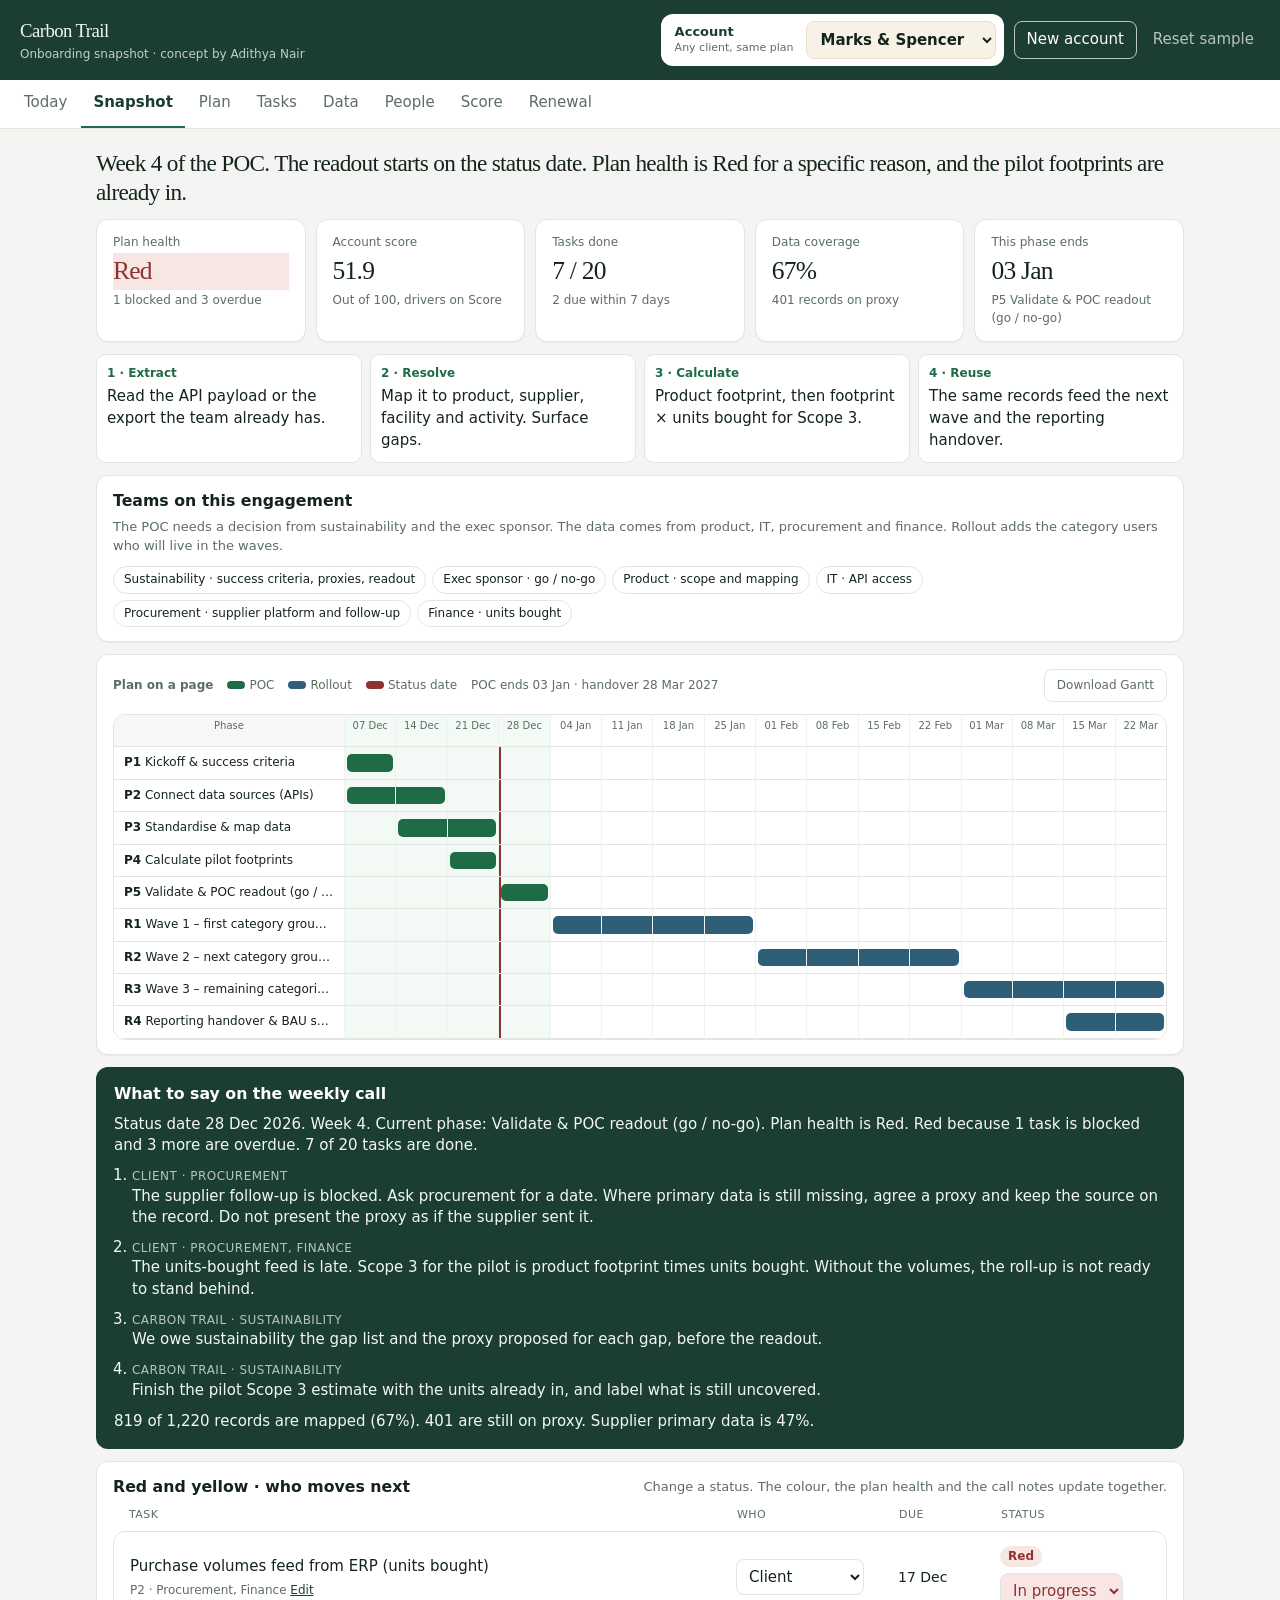
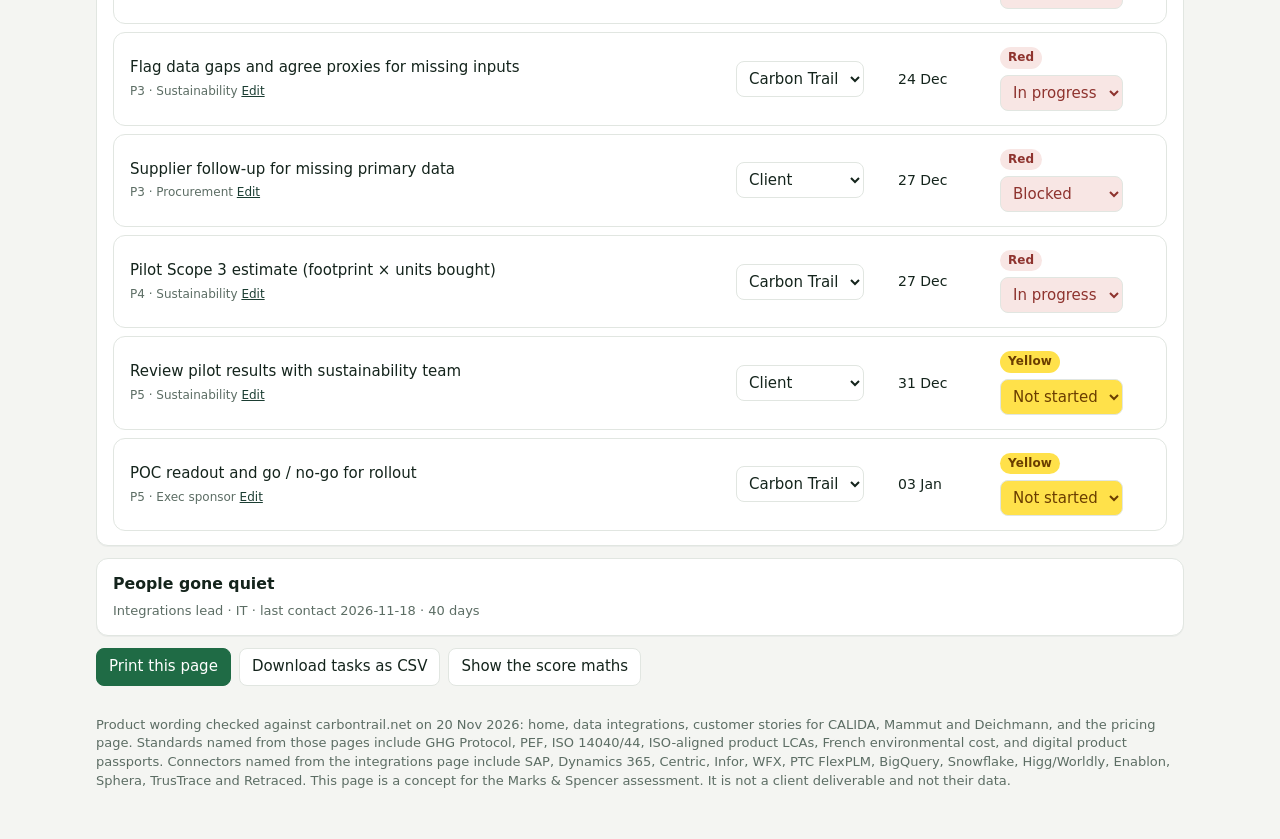
==== cs-workspace/index.html @ e4796e9f "Add a client-facing Carbon Trail onboarding snapshot, separate from the v1 tracker. Co-authored-by: " ====
<!DOCTYPE html>
<html lang="en">
<head>
<meta charset="utf-8">
<meta name="viewport" content="width=device-width, initial-scale=1">
<title>Onboarding snapshot · Carbon Trail concept</title>
<link rel="stylesheet" href="styles.css?v=5">
</head>
<body>
<header class="top no-print">
  <div class="brand">
    <span class="mark">Carbon Trail</span>
    <span class="brand-sub">Onboarding snapshot · concept by Adithya Nair</span>
  </div>
  <div class="top-actions">
    <label class="client-pick">
      <span class="client-copy">
        <span class="client-kicker">Account</span>
        <span class="client-hint">Any client, same plan</span>
      </span>
      <select id="clientSel" aria-label="Account"></select>
    </label>
    <button type="button" class="btn add" id="newBtn">New account</button>
    <button type="button" class="btn quiet" id="resetBtn">Reset sample</button>
  </div>
</header>
<nav class="nav no-print" id="nav"></nav>
<main id="app"></main>
<div class="modal no-print" id="modal" hidden>
  <form class="card modal-card" id="newForm">
    <h2>New account</h2>
    <p class="note">Starts from the same phases and tasks. Nothing is marked done. Label it as illustrative if you show it.</p>
    <label>Account name
      <input id="newName" required placeholder="Fictional brand name">
    </label>
    <div class="row-actions">
      <button type="button" class="btn" id="cancelNew">Cancel</button>
      <button type="submit" class="btn primary">Create</button>
    </div>
  </form>
</div>
<script src="app.js?v=5"></script>
</body>
</html>
---- cs-workspace/styles.css ----
:root {
  --ink: #14241c;
  --muted: #5c6d64;
  --line: #e1e6e1;
  --paper: #f4f5f2;
  --card: #fff;
  --forest: #1b3d32;
  --leaf: #1f6b45;
  --moss: #e7f2eb;
  --sand: #f7f1e6;
  --sand-line: #eadfca;
  --red: #8e332e;
  --red-bg: #f8e6e4;
  --amber: #6a3d00;
  --amber-bg: #ffe14a;
  --green: #1d6b3c;
  --green-bg: #e5f4ea;
  --done: #4d5960;
  --done-bg: #e8ecee;
  --roll: #2f5f78;
  --shadow: 0 1px 0 rgba(20, 36, 28, 0.04);
  font-family: "Segoe UI", system-ui, sans-serif;
  color: var(--ink);
  background: var(--paper);
  font-size: 15px;
  line-height: 1.45;
}
* { box-sizing: border-box; }
body { margin: 0; }
button, input, select, textarea { font: inherit; color: inherit; }
h1, h2, h3, p { margin: 0; }
h1 { font-family: Georgia, "Iowan Old Style", Palatino, serif; font-weight: 500; letter-spacing: -0.03em; }
h2 { font-size: 1.05rem; font-weight: 650; }
h3 { font-size: 0.92rem; font-weight: 650; }

.top {
  background: var(--forest);
  color: #f4f7f4;
  padding: 14px 20px;
  display: flex;
  justify-content: space-between;
  gap: 16px;
  align-items: center;
  flex-wrap: wrap;
}
.mark { font-family: Georgia, Palatino, serif; font-size: 1.25rem; letter-spacing: -0.03em; }
.brand { display: flex; flex-direction: column; gap: 2px; }
.brand-sub { font-size: 12px; opacity: 0.78; }
.top-actions, .row-actions, .filters { display: flex; gap: 8px; align-items: center; flex-wrap: wrap; }
.top-actions { gap: 10px; }
.client-pick {
  display: flex;
  flex-direction: row;
  align-items: center;
  gap: 12px;
  margin: 0;
  padding: 6px 8px 6px 14px;
  background: #fff;
  color: var(--ink);
  border-radius: 12px;
  min-height: 52px;
}
.client-copy { display: flex; flex-direction: column; line-height: 1.15; gap: 2px; }
.client-kicker { font-size: 13px; font-weight: 700; color: var(--forest); }
.client-hint { font-size: 11px; font-weight: 500; color: var(--muted); white-space: nowrap; }
.client-pick select {
  font-size: 15px;
  font-weight: 650;
  min-width: 190px;
  background: var(--sand);
  color: var(--ink);
  border: 1px solid var(--sand-line);
  border-radius: 8px;
  padding: 8px 10px;
}
.top .btn.add {
  background: transparent;
  color: #fff;
  border: 1px solid rgba(255, 255, 255, 0.7);
  align-self: center;
}
.top .btn.quiet {
  background: transparent;
  color: rgba(244, 247, 244, 0.72);
  border: 0;
  padding: 7px 6px;
  align-self: center;
}
.nav {
  display: flex;
  gap: 2px;
  padding: 0 12px;
  background: #fff;
  border-bottom: 1px solid var(--line);
  overflow-x: auto;
  position: sticky;
  top: 0;
  z-index: 5;
}
.nav button {
  border: 0;
  background: none;
  padding: 12px 12px;
  color: var(--muted);
  border-bottom: 2px solid transparent;
  cursor: pointer;
  white-space: nowrap;
}
.nav button.on { color: var(--forest); border-color: var(--leaf); font-weight: 650; }
main { max-width: 1120px; margin: 0 auto; padding: 20px 16px 48px; }
.card {
  background: var(--card);
  border: 1px solid var(--line);
  border-radius: 12px;
  padding: 14px 16px;
  box-shadow: var(--shadow);
}
.stack { display: grid; gap: 12px; }
.kpis { display: grid; grid-template-columns: repeat(auto-fit, minmax(150px, 1fr)); gap: 10px; }
.kpi .l { color: var(--muted); font-size: 12px; }
.kpi .v { font-family: Georgia, Palatino, serif; font-size: 1.7rem; margin-top: 2px; letter-spacing: -0.03em; }
.kpi .s { color: var(--muted); font-size: 12px; margin-top: 2px; }
.pill {
  display: inline-block;
  padding: 2px 8px;
  border-radius: 999px;
  font-size: 12px;
  font-weight: 700;
  letter-spacing: 0.01em;
}
.Red { background: var(--red-bg); color: var(--red); }
.Amber { background: #ffe14a; color: #6a3d00; }
.kpi .v.Red { color: var(--red); }
.kpi .v.Amber { color: #8a5a00; background: transparent; }
.kpi .v.Green { color: var(--green); background: transparent; }
.Green { background: var(--green-bg); color: var(--green); }
.Done { background: var(--done-bg); color: var(--done); }
.banner {
  background: var(--sand);
  border: 1px solid var(--sand-line);
  border-radius: 12px;
  padding: 10px 14px;
  font-size: 13px;
}
ul.clean { margin: 0; padding-left: 18px; }
ul.clean li { margin: 4px 0; }
.note { color: var(--muted); font-size: 13px; }
.lede {
  font-family: Georgia, Palatino, serif;
  font-size: 1.55rem;
  line-height: 1.25;
  letter-spacing: -0.03em;
  font-weight: 500;
}
.say {
  background: var(--forest);
  color: #f3f7f4;
  border-radius: 12px;
  padding: 16px 18px;
}
.say h2 { color: #fff; margin-bottom: 8px; }
.say ol { margin: 0; padding-left: 18px; }
.say li { margin: 8px 0; }
.say .who { display: block; font-size: 12px; letter-spacing: 0.04em; text-transform: uppercase; opacity: 0.72; }
.scroll { overflow-x: auto; border: 1px solid var(--line); border-radius: 12px; background: #fff; }
table { width: 100%; border-collapse: collapse; font-size: 13.5px; }
th, td { text-align: left; padding: 8px 10px; border-bottom: 1px solid var(--line); vertical-align: top; }
th { font-size: 11px; letter-spacing: 0.04em; text-transform: uppercase; color: var(--muted); background: #fafbfa; position: sticky; top: 0; }
.gantt { display: grid; font-size: 12px; min-width: 760px; }
.gantt .lbl, .gantt .wk { border-bottom: 1px solid var(--line); }
.gantt .lbl {
  padding: 7px 10px;
  background: #fff;
  position: sticky;
  left: 0;
  z-index: 1;
  white-space: nowrap;
  overflow: hidden;
  text-overflow: ellipsis;
}
.gantt .hd { background: #f7f8f6; color: var(--muted); text-align: center; font-size: 10px; padding: 4px 0; }
.gantt .wk { position: relative; background: #fff; min-height: 32px; border-left: 1px solid #f0f2f0; }
.gantt .wk.pocband { background: #f3faf6; }
.bar { position: absolute; top: 7px; bottom: 7px; left: 0; right: 0; }
.bar.poc { background: var(--leaf); }
.bar.roll { background: var(--roll); }
.bar.s { border-radius: 5px 0 0 5px; margin-left: 2px; }
.bar.e { border-radius: 0 5px 5px 0; margin-right: 2px; }
.bar.s.e { border-radius: 5px; }
.today {
  position: absolute; top: 0; bottom: 0; width: 2px; background: var(--red); z-index: 2;
}
.legend { display: flex; gap: 14px; align-items: center; flex-wrap: wrap; font-size: 12px; color: var(--muted); }
.legend .btn { margin-left: auto; }
.swatch { width: 18px; height: 8px; border-radius: 4px; display: inline-block; margin-right: 4px; }
.form { display: grid; grid-template-columns: repeat(auto-fit, minmax(160px, 1fr)); gap: 10px; }
label { display: flex; flex-direction: column; gap: 4px; font-size: 12px; color: var(--muted); }
label.client-pick { flex-direction: row; align-items: center; color: var(--ink); font-size: 15px; }
input, select, textarea {
  border: 1px solid var(--line);
  border-radius: 8px;
  padding: 7px 8px;
  background: #fff;
}
textarea { min-height: 64px; }
input.input { background: #fbf8ee; }
.btn {
  border: 1px solid var(--line);
  background: #fff;
  border-radius: 8px;
  padding: 7px 12px;
  cursor: pointer;
}
.btn.primary { background: var(--leaf); border-color: var(--leaf); color: #fff; }
.btn.danger { color: var(--red); border-color: #e4bdbb; background: #fff; font-weight: 650; }
.Yellow { background: #ffe14a; color: #6a3d00; }
.kpi .v.Yellow { color: #8a5a00; background: transparent; }
select.Yellow { background: #ffe14a; color: #6a3d00; }
select.Red { background: var(--red-bg); color: var(--red); }
select.Green { background: var(--green-bg); color: var(--green); }
select.Done { background: var(--done-bg); color: var(--done); }
.task-list { display: flex; flex-direction: column; gap: 8px; }
.task-head, .task-row {
  display: grid;
  grid-template-columns: 1.6fr 150px 90px 150px;
  gap: 12px;
  align-items: center;
}
.task-head { color: var(--muted); font-size: 11px; letter-spacing: 0.04em; text-transform: uppercase; padding: 0 16px; }
.task-row { background: #fff; border: 1px solid var(--line); border-radius: 12px; padding: 14px 16px; }
.task-name { font-size: 15px; }
.task-meta { color: var(--muted); font-size: 12px; margin-top: 4px; }
.task-due { font-size: 14px; }
.task-edit { display: flex; flex-wrap: wrap; gap: 8px; margin-top: 8px; }
.text-btn { border: 0; background: none; color: var(--forest); cursor: pointer; padding: 0; font-size: 12px; text-decoration: underline; }
.status-chip { display: flex; flex-direction: column; gap: 6px; align-items: flex-start; }
.btn.ghost { background: transparent; }
.cov { height: 8px; background: #e6ece8; border-radius: 99px; overflow: hidden; min-width: 72px; }
.cov i { display: block; height: 100%; background: var(--leaf); }
.parts { display: grid; gap: 8px; }
.part { display: grid; grid-template-columns: 1.1fr 0.5fr 0.6fr; gap: 8px; align-items: start; padding: 8px 0; border-bottom: 1px solid var(--line); }
.part .pts { font-family: Georgia, Palatino, serif; font-size: 1.3rem; }
.account {
  display: grid;
  grid-template-columns: 1.4fr 0.8fr 1.2fr auto;
  gap: 12px;
  align-items: center;
  width: 100%;
  text-align: left;
  cursor: pointer;
}
.account:hover { border-color: #c9d5cc; }
.tag { font-size: 11px; letter-spacing: 0.06em; text-transform: uppercase; color: var(--muted); }
.modal { position: fixed; inset: 0; background: rgba(16, 28, 22, 0.45); display: flex; align-items: center; justify-content: center; padding: 16px; z-index: 20; }
.modal[hidden] { display: none !important; }
.modal-card { max-width: 420px; width: 100%; }
.steps { display: grid; grid-template-columns: repeat(4, 1fr); gap: 8px; }
.step { background: #fff; border: 1px solid var(--line); border-radius: 10px; padding: 10px; }
.step b { display: block; font-size: 12px; color: var(--leaf); margin-bottom: 4px; }
.teams { display: flex; flex-wrap: wrap; gap: 6px; }
.team {
  border: 1px solid var(--line);
  border-radius: 999px;
  padding: 4px 10px;
  font-size: 12px;
  background: #fff;
}
footer.sources { margin-top: 18px; }
@media (max-width: 800px) {
  .top-actions { width: 100%; }
  .client-pick { flex: 1 1 260px; }
  .client-pick select { min-width: 0; flex: 1; }
  .steps, .account, .part { grid-template-columns: 1fr; }
  .lede { font-size: 1.3rem; }
  main { padding: 14px 12px 36px; }
}
@media print {
  .no-print { display: none !important; }
  body { background: #fff; }
  main { max-width: none; padding: 0; }
  .card, .say { break-inside: avoid; }
  .say { -webkit-print-color-adjust: exact; print-color-adjust: exact; }
}
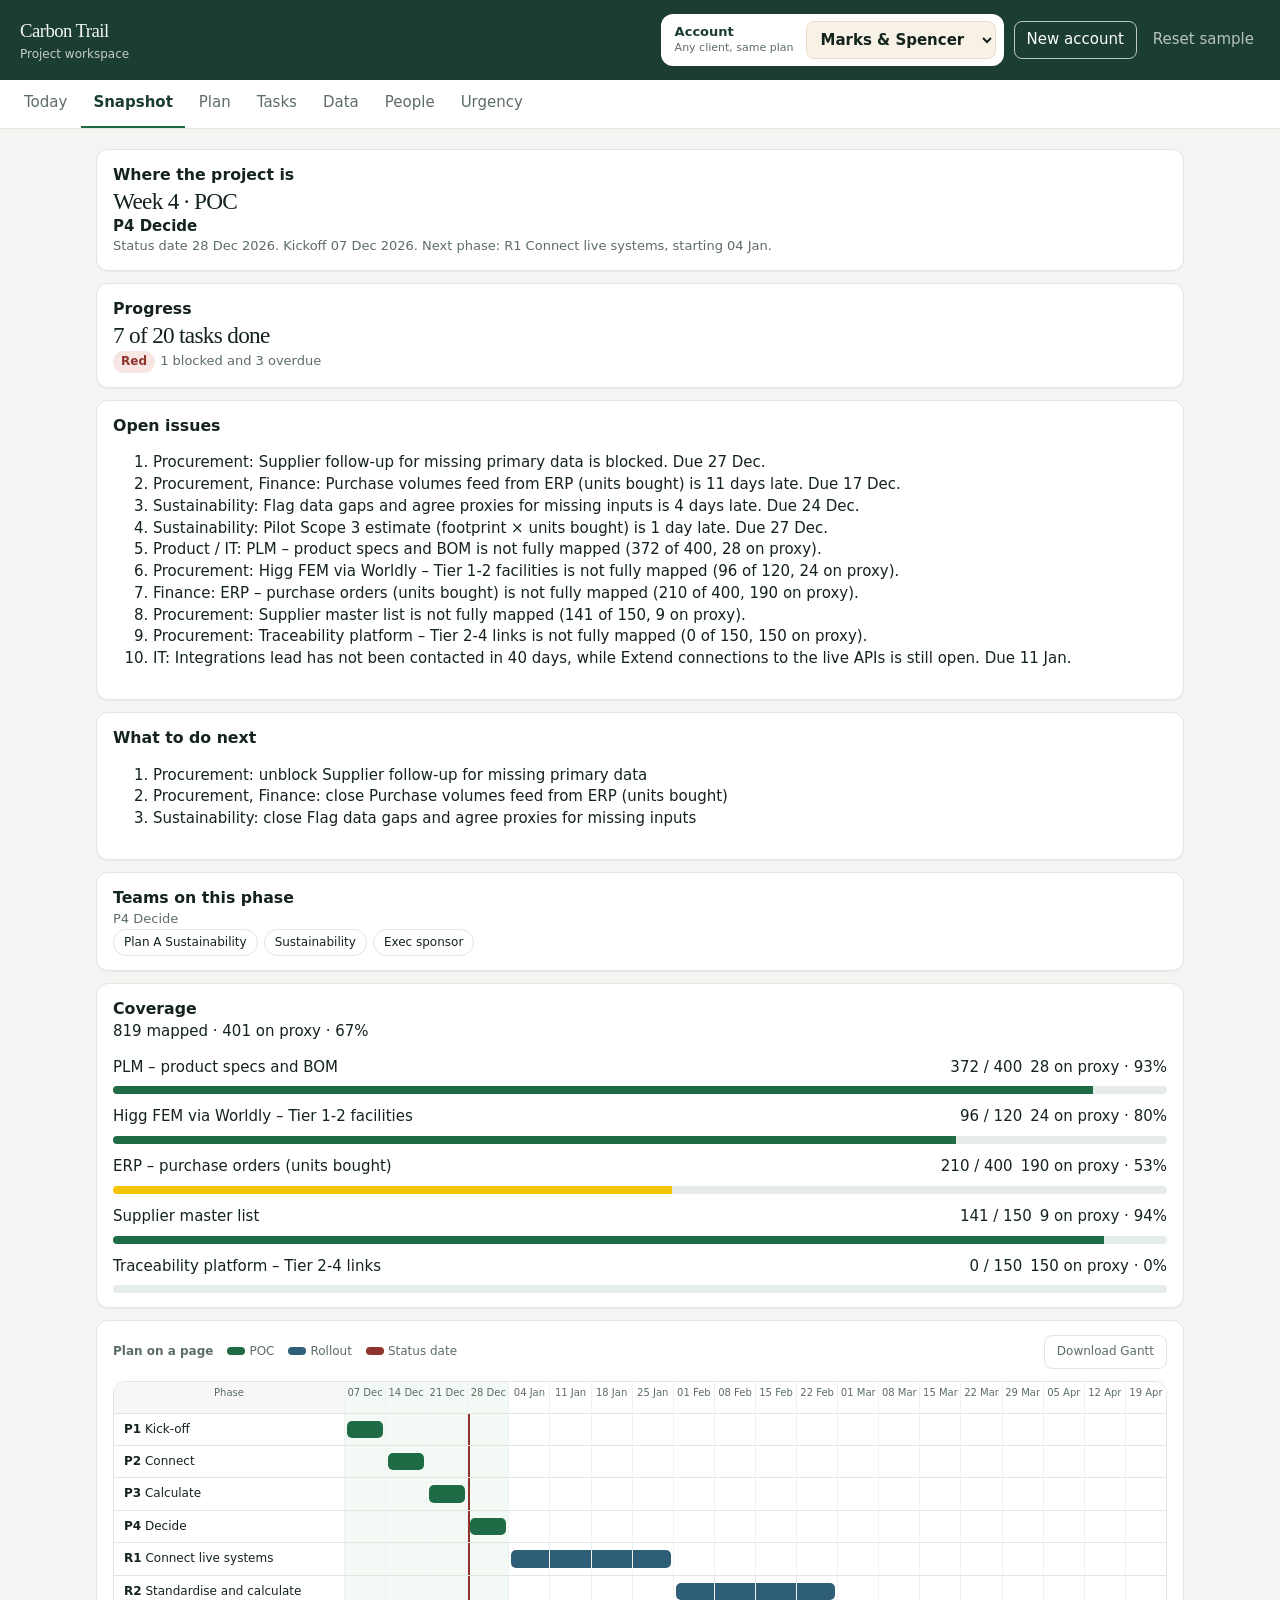
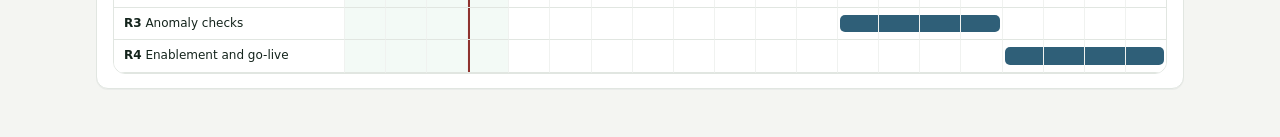
==== commit 906d9300: "Make the snapshot follow the live plan. Co-authored-by: Cursor <cursoragent@cursor.com>" ====
--- a/cs-workspace/index.html
+++ b/cs-workspace/index.html
@@ -3,14 +3,14 @@
 <head>
 <meta charset="utf-8">
 <meta name="viewport" content="width=device-width, initial-scale=1">
-<title>Onboarding snapshot · Carbon Trail concept</title>
-<link rel="stylesheet" href="styles.css?v=5">
+<title>Project workspace · Carbon Trail</title>
+  <link rel="stylesheet" href="styles.css?v=13">
 </head>
 <body>
 <header class="top no-print">
   <div class="brand">
     <span class="mark">Carbon Trail</span>
-    <span class="brand-sub">Onboarding snapshot · concept by Adithya Nair</span>
+    <span class="brand-sub">Project workspace</span>
   </div>
   <div class="top-actions">
     <label class="client-pick">
@@ -39,6 +39,6 @@
     </div>
   </form>
 </div>
-<script src="app.js?v=5"></script>
+  <script src="app.js?v=13"></script>
 </body>
 </html>
--- a/cs-workspace/styles.css
+++ b/cs-workspace/styles.css
@@ -11,8 +11,6 @@
   --sand-line: #eadfca;
   --red: #8e332e;
   --red-bg: #f8e6e4;
-  --amber: #6a3d00;
-  --amber-bg: #ffe14a;
   --green: #1d6b3c;
   --green-bg: #e5f4ea;
   --done: #4d5960;
@@ -129,9 +127,7 @@
   letter-spacing: 0.01em;
 }
 .Red { background: var(--red-bg); color: var(--red); }
-.Amber { background: #ffe14a; color: #6a3d00; }
 .kpi .v.Red { color: var(--red); }
-.kpi .v.Amber { color: #8a5a00; background: transparent; }
 .kpi .v.Green { color: var(--green); background: transparent; }
 .Green { background: var(--green-bg); color: var(--green); }
 .Done { background: var(--done-bg); color: var(--done); }
@@ -213,27 +209,66 @@
 }
 .btn.primary { background: var(--leaf); border-color: var(--leaf); color: #fff; }
 .btn.danger { color: var(--red); border-color: #e4bdbb; background: #fff; font-weight: 650; }
-.Yellow { background: #ffe14a; color: #6a3d00; }
+.Yellow { background: #f5c400; color: #3d2a00; }
 .kpi .v.Yellow { color: #8a5a00; background: transparent; }
-select.Yellow { background: #ffe14a; color: #6a3d00; }
+select.Yellow { background: #f5c400; color: #3d2a00; }
 select.Red { background: var(--red-bg); color: var(--red); }
 select.Green { background: var(--green-bg); color: var(--green); }
 select.Done { background: var(--done-bg); color: var(--done); }
-.task-list { display: flex; flex-direction: column; gap: 8px; }
-.task-head, .task-row {
+.task-group { display: grid; gap: 10px; }
+.task-group-h { margin: 4px 0 0; font-size: 14px; display: flex; align-items: center; gap: 8px; }
+.task-cards { display: grid; grid-template-columns: 1fr; gap: 12px; align-items: stretch; }
+.task-card {
+  background: #fff;
+  border: 1px solid var(--line);
+  border-left: 6px solid var(--line);
+  border-radius: 14px;
+  padding: 16px;
   display: grid;
-  grid-template-columns: 1.6fr 150px 90px 150px;
-  gap: 12px;
-  align-items: center;
-}
-.task-head { color: var(--muted); font-size: 11px; letter-spacing: 0.04em; text-transform: uppercase; padding: 0 16px; }
-.task-row { background: #fff; border: 1px solid var(--line); border-radius: 12px; padding: 14px 16px; }
-.task-name { font-size: 15px; }
-.task-meta { color: var(--muted); font-size: 12px; margin-top: 4px; }
-.task-due { font-size: 14px; }
-.task-edit { display: flex; flex-wrap: wrap; gap: 8px; margin-top: 8px; }
+  gap: 8px;
+  align-content: start;
+  min-height: 168px;
+}
+.task-card.Red { border-left-color: var(--red); background: #fff8f7; }
+.task-card.Yellow { border-left-color: #f5c400; background: #fff8d4; }
+.task-card.Green { border-left-color: var(--green); background: #f4fbf6; }
+.task-card.Done { border-left-color: var(--done); background: #f7f8f8; }
+.task-card-top { display: flex; justify-content: space-between; align-items: center; gap: 8px; }
+.task-name {
+  font-size: 15px;
+  font-weight: 650;
+  margin: 0;
+  line-height: 1.35;
+  display: -webkit-box;
+  -webkit-line-clamp: 3;
+  -webkit-box-orient: vertical;
+  overflow: hidden;
+}
+.task-meta { color: var(--muted); font-size: 12px; margin: 0; white-space: nowrap; overflow: hidden; text-overflow: ellipsis; }
+@media (min-width: 560px) { .task-cards { grid-template-columns: 1fr 1fr; } }
+@media (min-width: 800px) { .task-cards { grid-template-columns: 1fr 1fr 1fr; } }
+@media (min-width: 1100px) { .task-cards { grid-template-columns: 1fr 1fr 1fr 1fr; } }
+.task-edit { display: grid; grid-template-columns: repeat(auto-fit, minmax(160px, 1fr)); gap: 8px; }
+.task-filters { display: flex; flex-wrap: wrap; gap: 10px; align-items: end; }
+.task-filters label { min-width: 140px; flex: 1; }
+.task-tools .row-actions { margin-top: 12px; align-items: center; }
+.task-count { font-weight: 700; margin-right: auto; }
+.status-line { max-width: 220px; }
 .text-btn { border: 0; background: none; color: var(--forest); cursor: pointer; padding: 0; font-size: 12px; text-decoration: underline; }
 .status-chip { display: flex; flex-direction: column; gap: 6px; align-items: flex-start; }
+.status-report h2 { font-size: 1.15rem; }
+.report-head { display: flex; justify-content: space-between; align-items: center; gap: 12px; flex-wrap: wrap; }
+.report-title { display: flex; align-items: center; gap: 8px; flex-wrap: wrap; }
+.report-title input { width: 72px; font-weight: 700; }
+.report-block { display: grid; gap: 12px; margin-top: 14px; }
+.report-row { display: grid; grid-template-columns: 1.4fr auto auto; gap: 8px; align-items: center; }
+.report-bar { grid-column: 1 / -1; height: 8px; background: #e6ece8; border-radius: 99px; overflow: hidden; }
+.report-bar i { display: block; height: 100%; }
+.report-bar i.green { background: var(--leaf); }
+.report-bar i.yellow { background: #f5c400; }
+.report-bar i.red { background: var(--red); }
+.blocker-row { display: grid; grid-template-columns: 1.4fr 0.7fr 88px auto; gap: 8px; align-items: center; }
+.status-report h3 { margin-top: 16px; }
 .btn.ghost { background: transparent; }
 .cov { height: 8px; background: #e6ece8; border-radius: 99px; overflow: hidden; min-width: 72px; }
 .cov i { display: block; height: 100%; background: var(--leaf); }
@@ -242,7 +277,7 @@
 .part .pts { font-family: Georgia, Palatino, serif; font-size: 1.3rem; }
 .account {
   display: grid;
-  grid-template-columns: 1.4fr 0.8fr 1.2fr auto;
+  grid-template-columns: 1.5fr 0.6fr 0.7fr 1.1fr;
   gap: 12px;
   align-items: center;
   width: 100%;
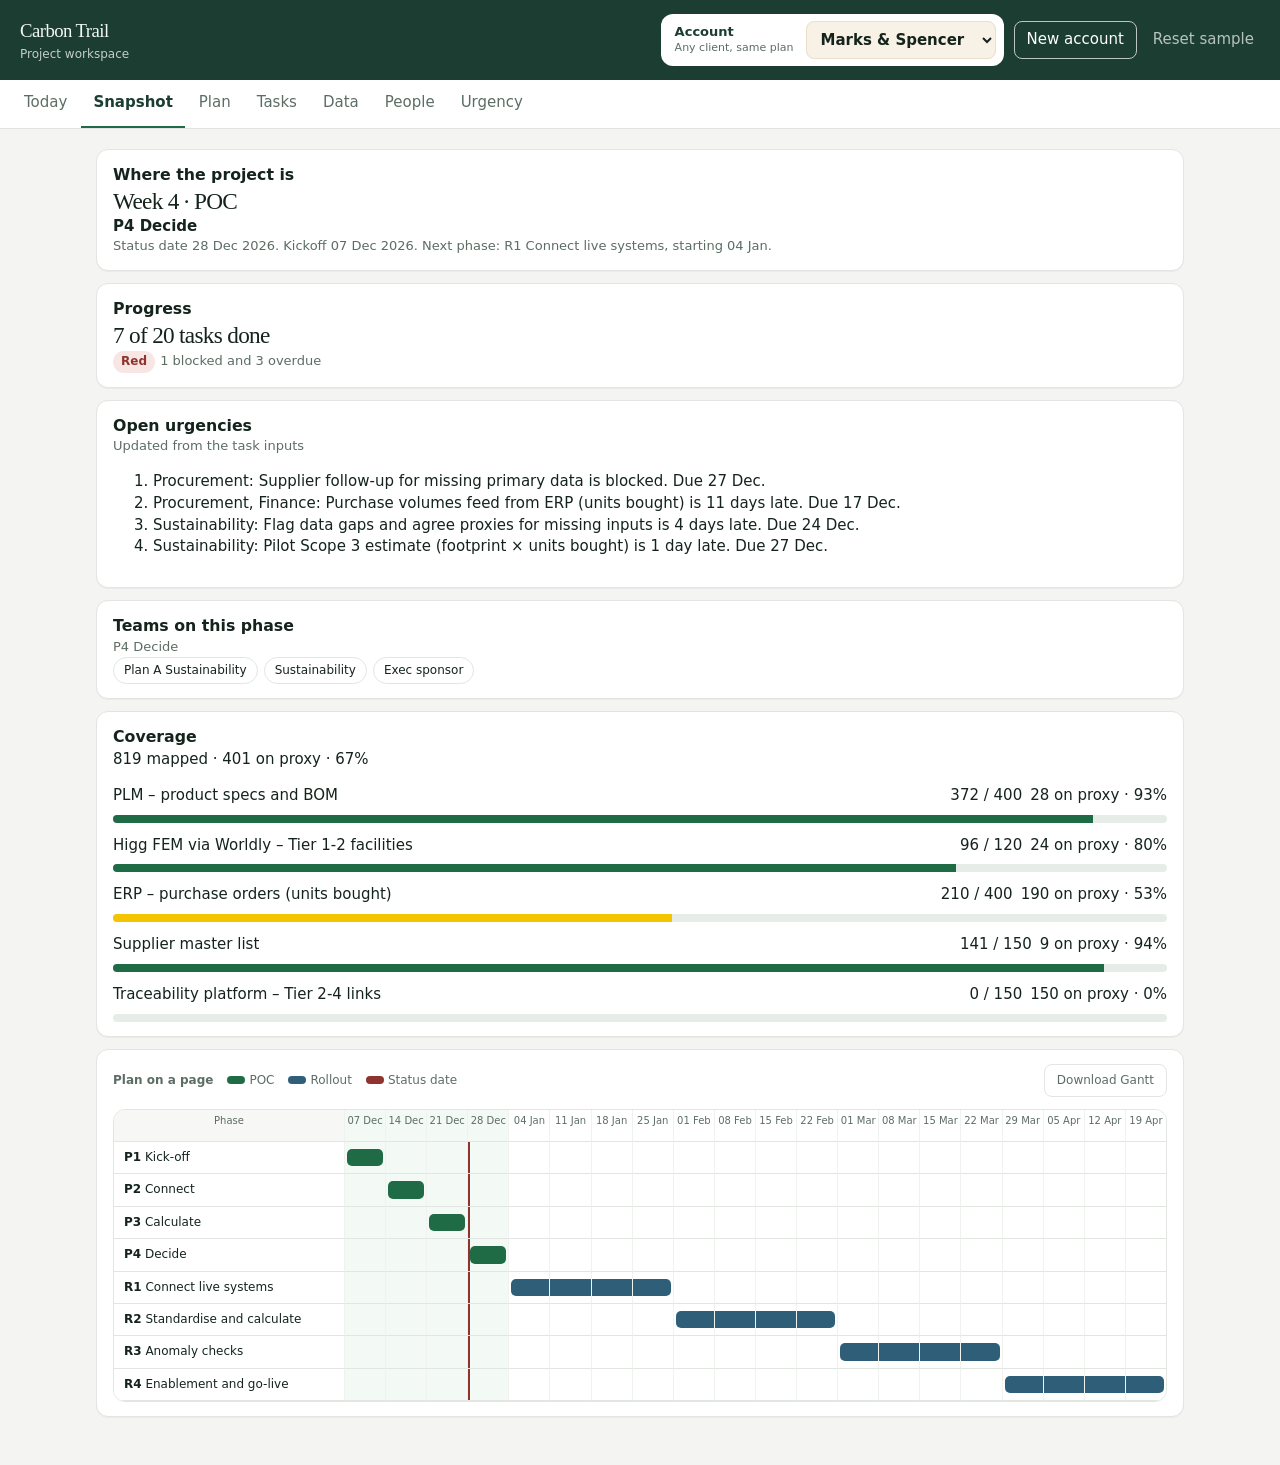
==== commit 35c87d01: "Drop the What to do next list and keep open urgencies to tasks. Co-authored-by: Cursor <cursoragent@" ====
--- a/cs-workspace/index.html
+++ b/cs-workspace/index.html
@@ -39,6 +39,6 @@
     </div>
   </form>
 </div>
-  <script src="app.js?v=13"></script>
+  <script src="app.js?v=15"></script>
 </body>
 </html>
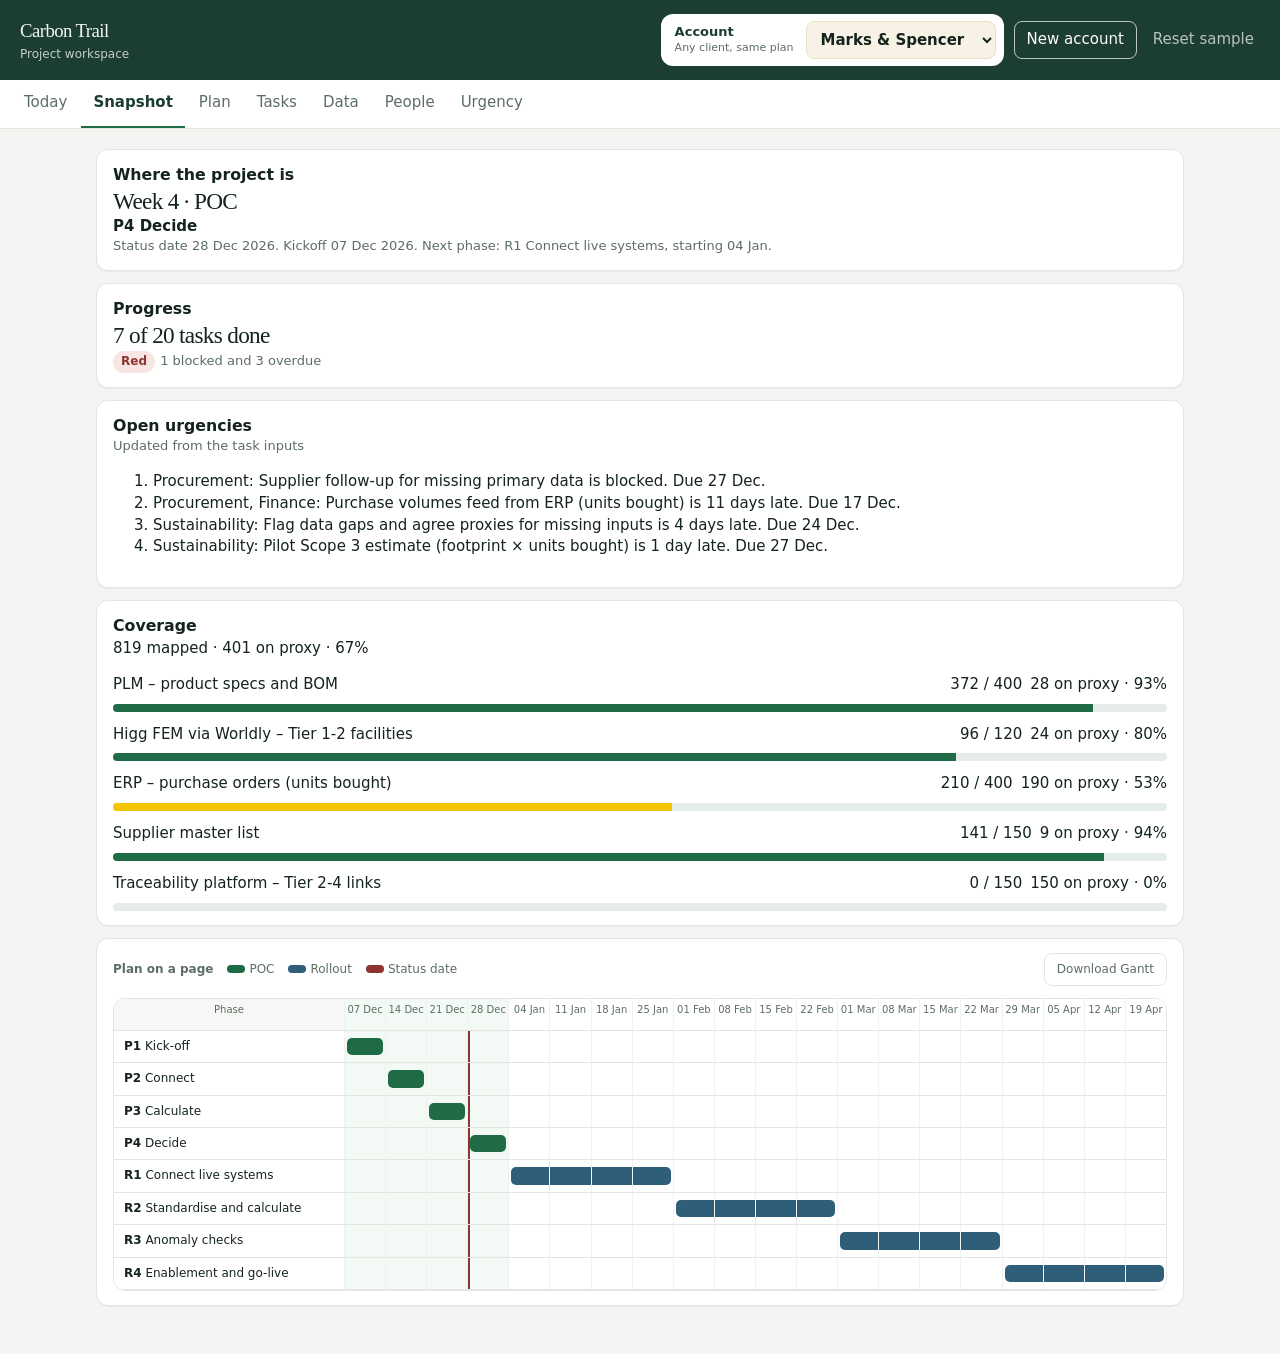
==== commit cff2b25b: "Remove the teams-on-this-phase card from the snapshot. Co-authored-by: Cursor <cursoragent@cursor.co" ====
--- a/cs-workspace/index.html
+++ b/cs-workspace/index.html
@@ -39,6 +39,6 @@
     </div>
   </form>
 </div>
-  <script src="app.js?v=15"></script>
+  <script src="app.js?v=16"></script>
 </body>
 </html>
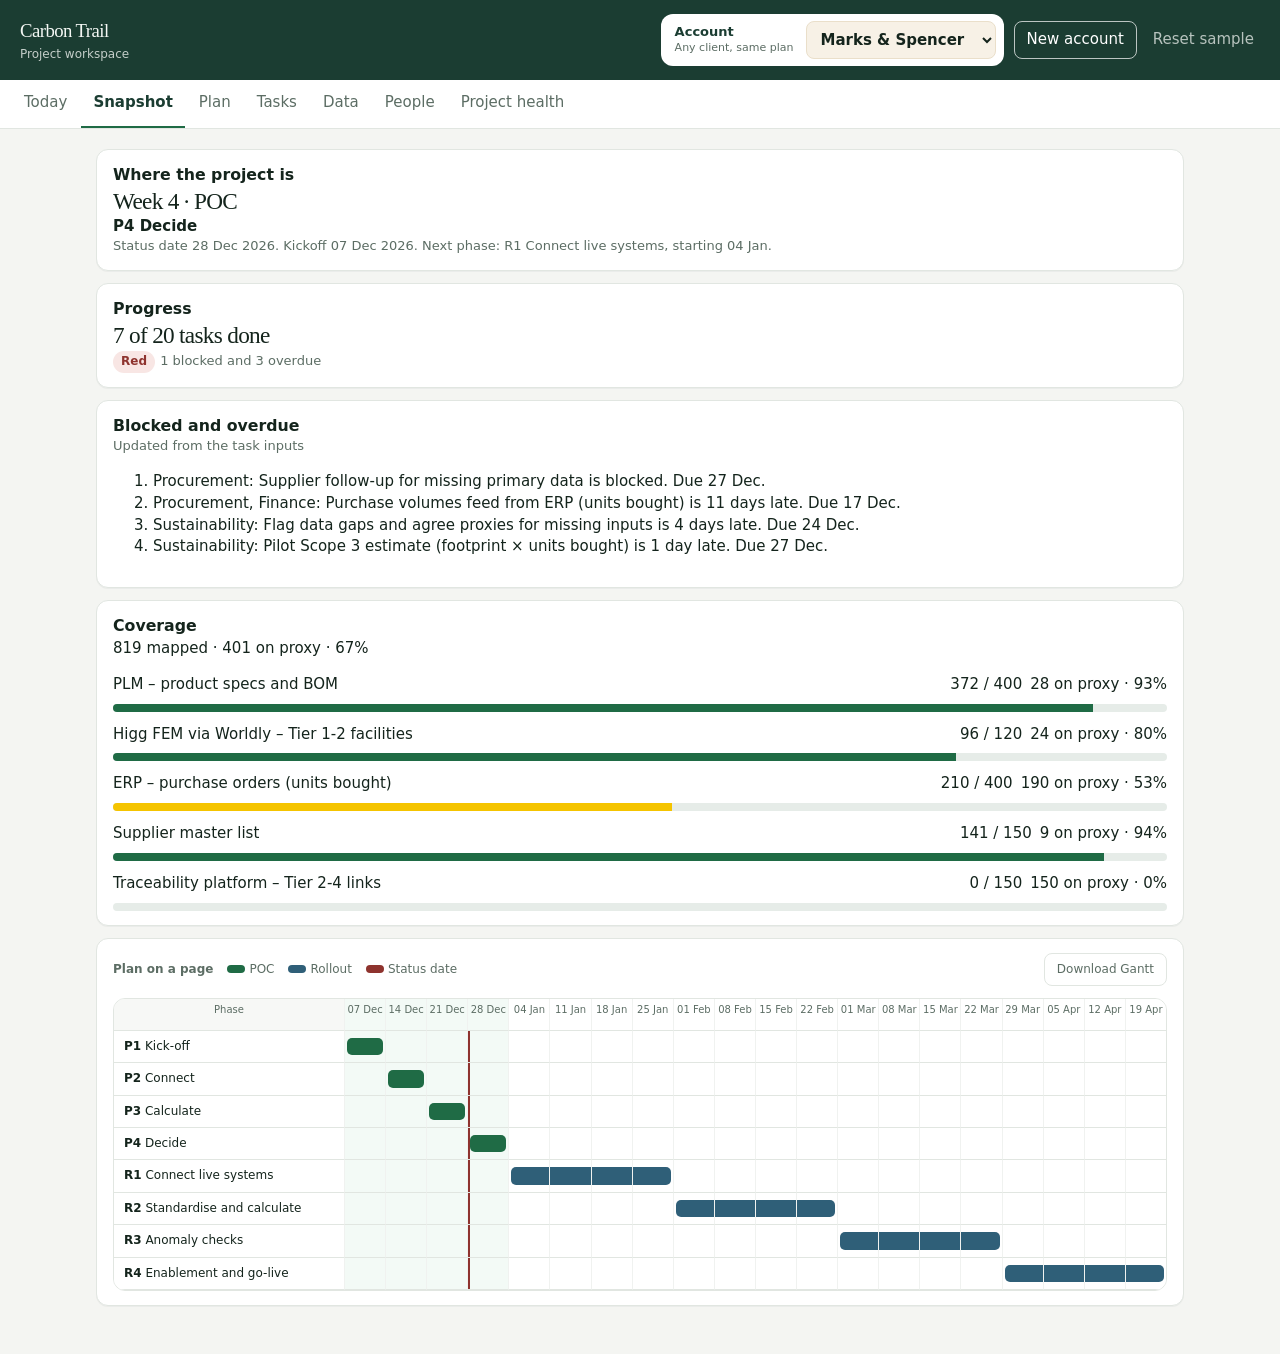
==== commit 1121e94d: "Rename the score to project health and label tasks due soon. Co-authored-by: Cursor <cursoragent@cur" ====
--- a/cs-workspace/index.html
+++ b/cs-workspace/index.html
@@ -39,6 +39,6 @@
     </div>
   </form>
 </div>
-  <script src="app.js?v=16"></script>
+  <script src="app.js?v=17"></script>
 </body>
 </html>
